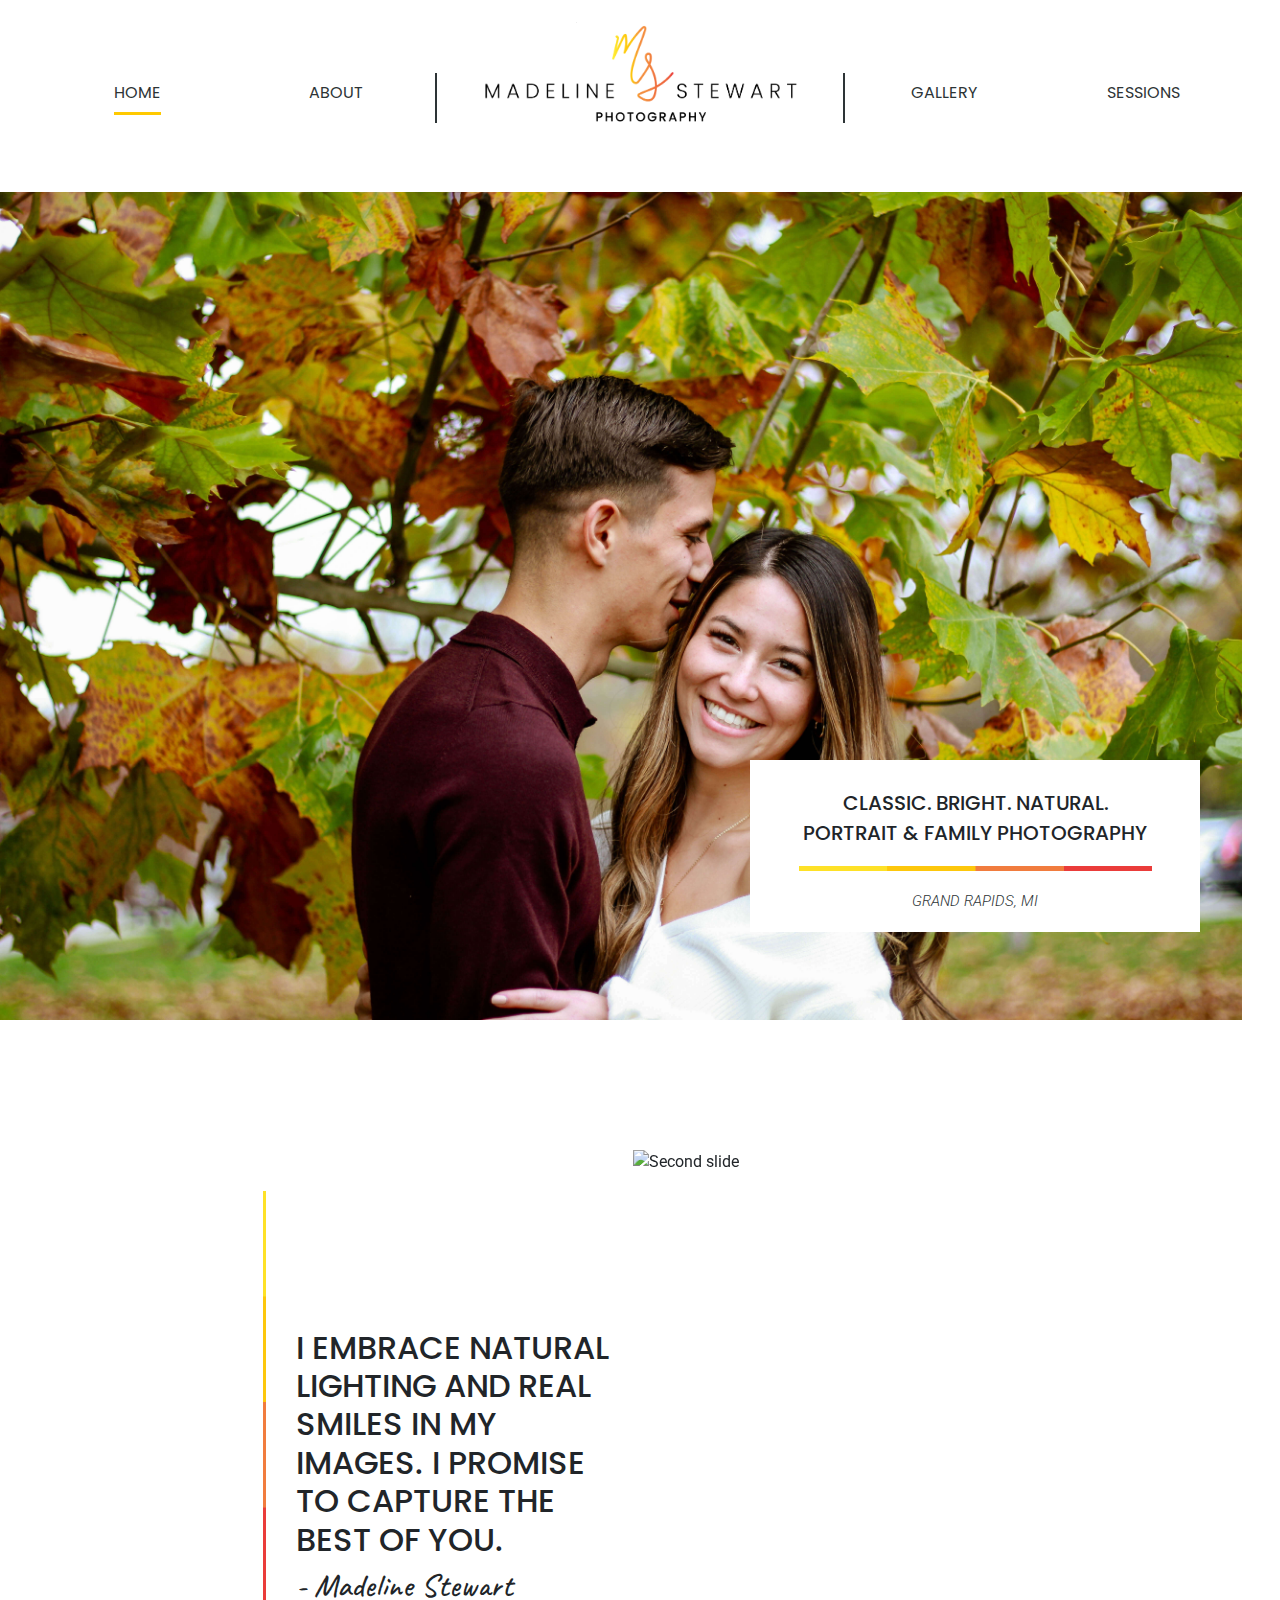
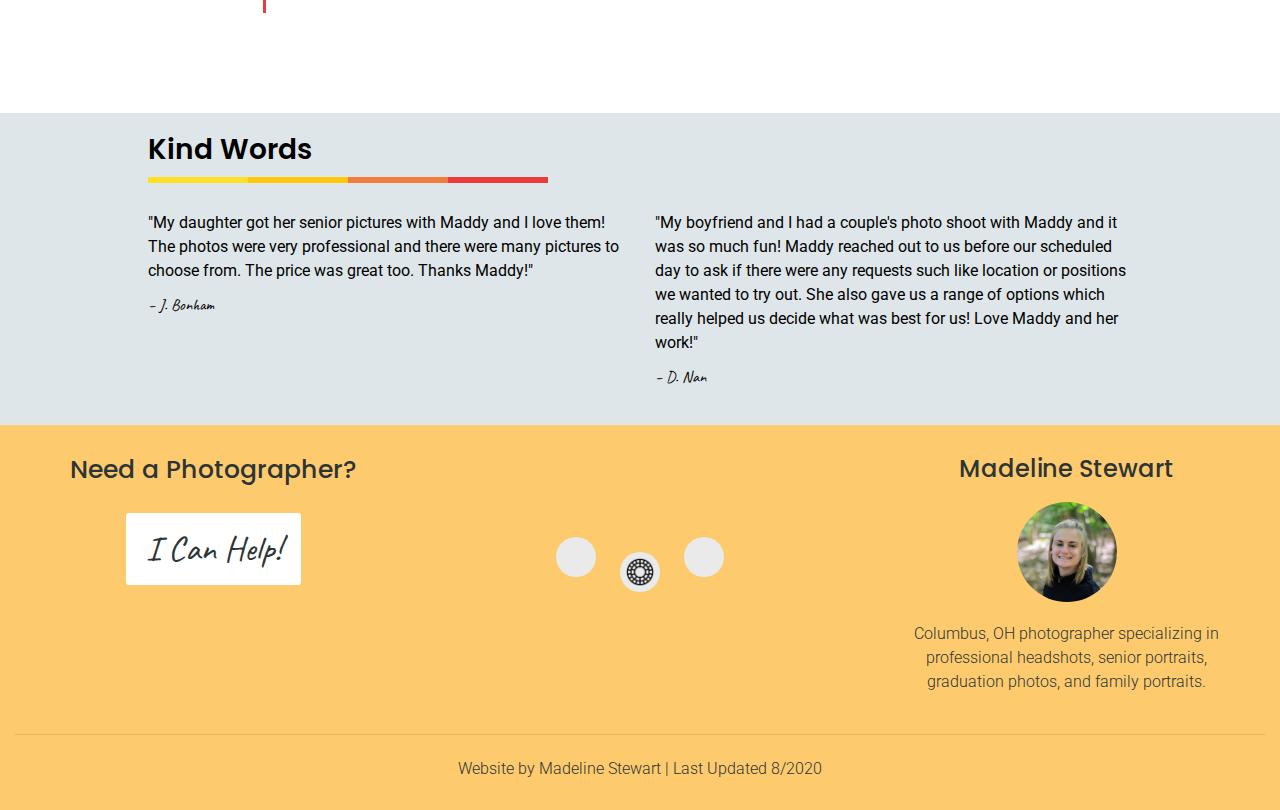
==== index.html @ 292f0674 "Initial commit" ====
<!DOCTYPE html>
<html lang="en" dir="ltr">
  <head>
    <meta charset="utf-8">
    <title>Madeline Stewart Photography</title>

    <link rel="stylesheet" href="https://stackpath.bootstrapcdn.com/bootstrap/4.3.1/css/bootstrap.min.css" integrity="sha384-ggOyR0iXCbMQv3Xipma34MD+dH/1fQ784/j6cY/iJTQUOhcWr7x9JvoRxT2MZw1T" crossorigin="anonymous">
    <link rel="stylesheet" href="css/style.css">
    <meta name="viewport" content="width=device-width, initial-scale=1.0">

    <link rel="icon" href="images/camera.ico">
  </head>
  <body>

    <div class="menu-icon mobile-only">
      <i class="fas fa-bars fa-2x"></i>
    </div>

    <aside class="mobile-menu">
      <nav>
        <ul>
          <li><a class="active-page" href="index.html">Home</a></li>
          <li><a href="gallery.html">Gallery</a></li>
          <li><a href="contact.html">Sessions</a></li>
        </ul>
      </nav>
      <div class="menu-footer">
        <ul>
          <li><a href="https://www.instagram.com/imagesbymadeline/" target="_blank"><i class="fab fa-instagram"></i></a></li>
          <li><a href="https://www.facebook.com/Madeline-Stewart-Photography-423532248472441/" target="_blank"><i class="fab fa-facebook-f"></i></a></li>
          <li><a href="https://www.vsco.co/madeline-stewart-photography/" target="_blank"><img src="images/vsco-logo.png"></a></li>
        </ul>
      </div>
    </aside>

    <div class="header">
      <div class="d-flex flex-row justify-content-center align-items-center">
        <div class="nav p-2 justify-content-center">
          <a class="active-page" href="index.html">HOME</a>
        </div>
        <div class="nav p-2 justify-content-center" style="border-right: 2px solid #2d3436">
          <a href="#">ABOUT</a>
        </div>
        <div class="logo p-2">
          <img src="images/MSLogoJosie.png" alt="">
        </div>
        <div class="nav p-2 justify-content-center" style="border-left: 2px solid #2d3436">
          <a href="gallery.html">GALLERY</a>
        </div>
        <div class="nav p-2 justify-content-center">
          <a href="contact.html">SESSIONS</a>
        </div>
      </div>
    </div>

    <div class="featured-photos">
      <div class="d-flex flex-row">
        <img src="images/couples/c4_main.jpg" alt="">
        <img src="images/portrait/po2_main.png" alt="">
      </div>
      <div class="description-box d-inline-flex-column">
        <p class="title p-2">CLASSIC.  BRIGHT. NATURAL.<br>PORTRAIT & FAMILY PHOTOGRAPHY</p>
        <img class="color-bar p-2" src="images/ColorBarHorizontal.png" alt="">
        <p class="location">GRAND RAPIDS, MI</p>
      </div>
    </div>

    <div class="main-description row">
      <div class="quote-block mobile-hide col-mb-12 row">
        <img class="color-bar col-xl-1" src="images/ColorBarVertical.png">
        <div class="quote col-xl-11">
          <h1 class="words">I EMBRACE NATURAL LIGHTING AND REAL SMILES IN MY IMAGES. I PROMISE TO CAPTURE THE BEST OF YOU.</h1>
          <h2 class="author">- Madeline Stewart</h2>
        </div>
      </div>
      <div id='featured-photos-carousel' class="carousel col-mb-12 slide p-2" data-ride="carousel">
        <ol class="carousel-indicators">
          <li data-target="#featured-photos-carousel" data-slide-to="0" class="active"></li>
          <li data-target="#featured-photos-carousel" data-slide-to="1"></li>
          <li data-target="#featured-photos-carousel" data-slide-to="2"></li>
          <li data-target="#featured-photos-carousel" data-slide-to="3"></li>
        </ol>
        <div class="carousel-inner">
          <div class="carousel-item active">
            <img class="d-block w-100" src="images/portrait/po15.png" alt="Second slide">
          </div>
          <div class="carousel-item">
            <img class="d-block w-100" src="images/couples/c1.jpg" alt="First slide">
          </div>
          <div class="carousel-item">
            <img class="d-block w-100" src="images/grad/g12.jpg" alt="First slide">
          </div>
          <div class="carousel-item">
            <img class="d-block w-100" src="images/portrait/po13.png" alt="Second slide">
          </div>
        </div>
      </div>
      <div class="quote-block mobile-only col-mb-12 row">
        <img class="color-bar col-xl-1" src="images/ColorBarVertical.png">
        <div class="quote col-xl-11">
          <h1 class="words">I EMBRACE NATURAL LIGHTING AND REAL SMILES IN MY IMAGES. I PROMISE TO CAPTURE THE BEST OF YOU.</h1>
          <h2 class="author">- Madeline Stewart</h2>
        </div>
      </div>
    </div>

    <div class="reviews">
      <div class="column">
        <h3>Kind Words</h3>
        <img class="color-bar" src="images/ColorBarHorizontal.png" alt="">
      </div>
      <div class="row quotes">
        <div class="col-xl-6 col-mb-12 quote">
          <blockquote cite="https://www.facebook.com/pg/Madeline-Stewart-Photography-423532248472441/reviews/">
            &quot;My daughter got her senior pictures with Maddy and I love them! The photos were very professional and there were many pictures to choose from. The price was great too. Thanks Maddy!&quot;
          </blockquote>
          <p class="author">– J. Bonham</p>
        </div>
        <div class="col-xl-6 col-mb-12 quote">
          <blockquote cite="https://www.facebook.com/pg/Madeline-Stewart-Photography-423532248472441/reviews/">
            &quot;My boyfriend and I had a couple's photo shoot with Maddy and it was so much fun! Maddy reached out to us before our scheduled day to ask if there were any requests such like location or positions we wanted to try out. She also gave us a range of options which really helped us decide what was best for us! Love Maddy and her work!&quot;
          </blockquote>
          <p class="author">– D. Nan</p>
        </div>
      </div>
      <!-- <div class="see-more-quotes">
        <a href="https://www.facebook.com/pg/Madeline-Stewart-Photography-423532248472441/reviews/"><span><h4>Read more reviews on my Facebook</h4></span><i class="fas fa-chevron-right fa-md"></i></a>
      </div> -->
    </div>

    <footer>
      <div class="footer-row row">
        <div class="need-a-photographer col-xl-4 col-mb-12">
          <h3>Need a Photographer?</h3>
          <button type="button" id="headshot-button" onclick="window.location.href = 'contact.html';">I Can Help!</button>
        </div>
        <div class="contact col-xl-4 col-mb-12">
          <ul>
            <li><a href="https://www.instagram.com/imagesbymadeline/" target="_blank"><i class="fab fa-instagram"></i></a></li>
            <li><a href="https://www.vsco.co/madeline-stewart-photography/" target="_blank"><img src="images/vsco-logo.png"></a></li>
            <li><a href="mailto:imagesbymadeline@gmail.com" target="_blank"><i class="fas fa-envelope"></i></a></li>
          </ul>
        </div>
        <div class="about-me col-xl-4 col-mb-12">
          <h4>Madeline Stewart</h4>
          <img src="images/me.jpg" class="profile-pic">
          <p>Columbus, OH photographer specializing in professional headshots, senior portraits, graduation photos, and family portraits.</p>
        </div>
      </div>
      <div class="copyright row">
        <div class="mobile-hide col-xl-12">
          <hr>
          <p>Website by Madeline Stewart | Last Updated 8/2020</p>
        </div>
        <div class="mobile-only">
          <hr>
          <p>Website by Madeline Stewart</p>
          <p>Last Updated 8/2020</p>
        </div>
      </div>
    </footer>

    <script src="https://code.jquery.com/jquery-3.3.1.slim.min.js" integrity="sha384-q8i/X+965DzO0rT7abK41JStQIAqVgRVzpbzo5smXKp4YfRvH+8abtTE1Pi6jizo" crossorigin="anonymous"></script>
    <script src="https://kit.fontawesome.com/91fff59885.js"></script>
    <script src="https://cdnjs.cloudflare.com/ajax/libs/popper.js/1.14.7/umd/popper.min.js" integrity="sha384-UO2eT0CpHqdSJQ6hJty5KVphtPhzWj9WO1clHTMGa3JDZwrnQq4sF86dIHNDz0W1" crossorigin="anonymous"></script>
    <script src="https://stackpath.bootstrapcdn.com/bootstrap/4.3.1/js/bootstrap.min.js" integrity="sha384-JjSmVgyd0p3pXB1rRibZUAYoIIy6OrQ6VrjIEaFf/nJGzIxFDsf4x0xIM+B07jRM" crossorigin="anonymous"></script>
    <script type="text/javascript">
      $(".menu-icon").on('click', function() {
        if ($(".mobile-menu").is(':hidden')) {
          $(".mobile-menu").show();
        }
        else {
          $(".mobile-menu").hide();
        }
      })
    </script>
  </body>
</html>
---- css/style.css ----
@import url('https://fonts.googleapis.com/css?family=Poppins:400,500,600,700|Roboto:100,200,300,400&display=swap');
@import url('https://fonts.googleapis.com/css2?family=Caveat:wght@400;700&display=swap');

body {font-family: 'Roboto', sans-serif;}

img {image-orientation: from-image;}

.mobile-only {
  display: none;
}

.mobile-menu {
  display: none;
  width: 60%;
  height: 101vh;
  position: fixed;
  float: left;
  z-index: 50;

  background-color: #dfe6e9;
}

  .mobile-menu a {
    color: black;
  }

  .mobile-menu img {
    height: 30px;
  }

  .mobile-menu nav a:hover {
    text-decoration: none;
    border-bottom: 3px solid #FFC900;
  }

  .mobile-menu nav ul {
    padding: 0;
    margin: 0;
    padding-top: 80px;

    list-style-type: none;
    text-align: center;
  }

    .mobile-menu nav ul li{
      padding: 8px 0;
      font-family: 'Poppins', sans-serif;
      font-weight: 500;

      font-size: 1.1rem;
    }

  .mobile-menu .menu-footer h2 {
    font-family: 'Poppins', sans-serif;
    font-size: 1.3rem;
    font-weight: 500;
    text-align: center;
  }

  .mobile-menu .menu-footer ul {
    padding: 0;
    margin: 0;

    list-style-type: none;
    text-align: center;
    margin: 80% 0 5% 0;
  }

    .mobile-menu .menu-footer ul li {
      display: inline-block;
      margin: 0 10px;
      padding-top: 0.3rem;

      background: #ffffff;
      height: 2.5rem;
      width: 2.5rem;
      border-radius: 50%;

      font-size: 1.3rem;
      font-weight: bold;
    }

      .mobile-menu .menu-footer ul li:last-child {
        padding: 0.21rem;
      }

/* INDEX.HTML */
.header {
  font-family: 'Poppins', sans-serif;
}

  .header .flex-row {
    padding-top: 5px;
  }

  .header .nav {
    text-align: center;
    width: 200px;
    height:50px;
    padding-top: 15px;
  }

    .header .nav a {
      color: #2d3436;
    }

    .header .nav a:hover {
      text-decoration: none;
      border-bottom: 3px solid #FFC900;
    }

  .header .logo {
    font-weight: 700;
    font-size: 1.7rem;
    text-align: center;
    margin-bottom: 50px;
  }

  .header .logo img {
    width: 350px;
    margin: 0 20px;
  }

    .header .logo p {
      margin: 0;
    }

.menu-icon {
  display: none;
}

.mobile-logo {
  display: none;
  position: absolute;
  top: 332px;
  height: 85px;
  background: white;
  opacity: 0.8;
}

  .mobile-logo h1{
    font-family: 'Poppins', sans-serif;
    font-weight: 700;
    text-align: center;
    font-size: 2.3rem;
  }

.active-page {
  border-bottom: 3px solid #FFC900;
}

.featured-photos .flex-row {
  width: 100%;
}

.featured-photos img {
  height: 92vh;
}

  .featured-photos img:last-child {
    margin: 0 20px;
  }

  .featured-photos .description-box {
    background: white;
    text-align: center;
    padding: 20px;
    width: 450px;

    position: relative;
    top: -260px;
    left: 750px;
  }

  .featured-photos .description-box .title {
    font-family: 'Poppins', sans-serif;
    font-size: 20px;
    font-weight: 500;
  }

  .featured-photos .description-box .color-bar {
    height: 21px;
    width: 90%;
  }

    .featured-photos .description-box p {
      padding: 0;
      margin: 0;
    }

    .featured-photos .description-box img {
      max-width: 400px;
      width: auto;
      height: auto;
    }

  .featured-photos .description-box .location {
    font-family: 'Roboto', sans-serif;
    font-size: 15px;
    font-weight: 300;
    font-style: italic;
    color: #2d3436;

    margin-top: 10px;
  }

.main-description {
  margin: -50px 150px 100px 150px;
}

  .main-description #featured-photos-carousel {
    width: 40%;
  }

  .main-description .quote-block .color-bar {
    max-height: 600px;
    width: 10px;
  }

  .main-description .quote-block {
    width: 40%;
    margin-left: 10%;
    margin-top: 5%;
  }

    .main-description .quote-block .quote {
      margin-top: 35%;
    }

      .main-description .quote-block .quote .words {
        font-family: 'Poppins';
        font-size: 2em;
      }

      .main-description .quote-block .quote .author {
        font-family: 'Caveat';
        font-size: 2em;
      }

.reviews {
  background-color: #dfe6e9;
  color: white;
  padding: 0 10%;
  /* margin-bottom: 100px; */
}

  .reviews .color-bar {
    height: 6px;
    width: 50%;
    margin-left: 20px;
  }

    .reviews h3 {
      font-family: 'Poppins', sans-serif;
      font-weight: 600;
      margin: 0;
      padding: 20px 0 0px 20px;
      color: black;
    }

    .reviews h4 {
      color: #565656;
      font-family: 'Poppins', sans-serif;
      font-size: 16px;

      display: inline-block;
      padding-left: 20px;
    }

    .reviews i {
      color: #565656;
      display: inline-block;
      padding-left: 10px;
    }

    .reviews a:hover h4, .reviews a:hover i {
      text-decoration: none;
      color: black;
    }

    .reviews img {
      max-width: 400px;
      width: auto;
      height: auto;
    }

    .reviews .quotes {
      padding: 20px;
      color: black;
    }

      .reviews .quotes blockquote {
        margin: 0px;
        padding: 0px;
        font-size: 1em;
      }

      .reviews .quotes .author {
        padding-top: 10px;
        font-size: 1em;
        font-family: 'Caveat';
      }

      .reviews .see-more-quotes {
        padding-top: 20px;
        padding-bottom: 20px;
      }

/* Footer On Every Page */
footer {
  height: 385px;
  background-color: #fdcb6e;
  color: #2d3436;
}

  footer .footer-row {
    padding: 0;
    padding-top: 30px;
    margin: 0;
  }

  footer .col-mb-12 {
    text-align: center;
  }

  footer .contact {
    margin: 0;
    padding: 0;
  }

    footer .contact h2 {
      font-family: 'Poppins', sans-serif;
      font-size: 1.3rem;
      font-weight: 500;
      text-align: center;
    }

    footer .contact ul {
      padding: 0;
      margin-top: 80px;

      list-style-type: none;
      text-align: center;
    }

      footer .contact ul li {
        display: inline-block;
        margin: 0.15rem 10px 0 10px;
        padding-top: 0.35rem;

        background: #eaeaea;
        height: 2.5rem;
        width: 2.5rem;
        border-radius: 50%;

        font-size: 1.3rem;
        font-weight: bold;
      }

        footer .contact ul li a {
          color: black;
        }

        footer .contact ul li img {
          height: 30px;
        }

        footer .contact ul li:nth-child(2) {
          /* margin: 0 10px 0 10px; */
          padding-top: 0.23rem;
        }

        /* footer .contact ul li:nth-child(2) img {
          margin-bottom: 0.25rem;
        } */

  footer .need-a-photographer {
    float: right;
    text-align: center;
    padding: 0;
    margin: 0;
  }

    footer .need-a-photographer h3 {
      font-family: 'Poppins', sans-serif;
      font-size: 25px;
      padding-bottom: 20px;
    }

    footer .need-a-photographer #headshot-button {
      background-color: white;
      color: #2d3436;
      border: none;
      border-radius: 3px;
      font-size: 35px;
      font-weight: 400;
      padding: 10px 20px;
      font-family: 'Caveat', cursive;
    }

      footer .need-a-photographer #headshot-button:focus {
        border: none;
        outline: none;
      }

  footer .about-me {
    display: inline-block;
    padding: 0;
  }

    footer .about-me .profile-pic {
      height: 100px;
      width: 100px;
      border: 0;
      border-radius: 50%;

      margin-top: 10px;
    }

    footer .about-me h4 {
      font-family: 'Poppins', sans-serif;
    }

    footer .about-me p {
      width: 80%;
      font-weight: 300;

      margin: 20px 10% 0 10%;
    }

  footer .copyright {
    margin: 0;
    padding: 0;
    font-weight: 300;
    color: #2d3436;
    text-align: center;

    margin-top: 40px;
    width: 100%;
  }

    footer .copyright hr {
      height: 2px;
      margin: 0;
      padding: 0;

      width: 100%;
      margin-bottom: 20px;
    }

/* GALLERY.HTML */
.gallery-images {
  margin-left: 10%;
  margin-right: 10%;
}

  .gallery-images .col-xl-4 img {
    width: 100%;
    display: inline-block;
  }

  .gallery-images .gallery-tile {
    opacity: 0.9;
  }

    .gallery-images .gallery-tile:hover {
      opacity: 1;
    }

  .gallery-images .overlay {
    position: absolute;
    width: 100%;
    top: 50%;

    font-family: 'Poppins', sans-serif;
    color: white;
    font-weight: normal;
    text-align: center;
  }

/* .gallery-container {
  margin: 0 10%;
} */

.gallery {
  -webkit-column-count: 3;
  -moz-column-count: 3;
  column-count: 3;
  -webkit-column-width: 33%;
  -moz-column-width: 33%;
  column-width: 33%; }

  .gallery .pics {
    -webkit-transition: all 350ms ease;
    transition: all 350ms ease;
  }
  .gallery .animation {
    -webkit-transform: scale(1);
    -ms-transform: scale(1);
    transform: scale(1);
  }

@media (max-width: 450px) {
  .gallery {
    -webkit-column-count: 1;
    -moz-column-count: 1;
    column-count: 1;
    -webkit-column-width: 100%;
    -moz-column-width: 100%;
    column-width: 100%;
  }
}

@media (max-width: 400px) {
  .btn.filter {
    padding-left: 1.1rem;
    padding-right: 1.1rem;
  }
}

.links-to-other-galleries {
  background-color: #f8f9fa;
  padding: 30px 0;
}

.links-to-other-galleries a {
  color: #303030;
}

.links-to-other-galleries a:hover {
  text-decoration: none;
}

.links-to-other-galleries .col-xl-6 img {
  width: 200px;
}

.links-to-other-galleries .overlay {
  width: 57%;
  font-size: 20px;
}

.links-to-other-galleries h2 {
  font-family: 'Poppins', sans-serif;
  padding: 20px 0 20px 10px;
  margin: 0;
  font-size: 25px;
  font-weight: 600;
}


/* GALLERY-*.HTML */
.title-bar {
  height: 10vh;
  display: flex;
  align-items: flex-end;
}

  .title-bar .title {
    padding: 0 10.5%;
    padding-bottom: 5px;
    margin: 0;
  }

    .title-bar .title a h4 {
      font-family: 'Poppins', sans-serif;
      color: black;
      font-size: 20px;
      border-bottom: 2px solid black;
      display: inline-block;
    }

    .title-bar .title a:hover {
      text-decoration: none;
    }

    .title-bar .title h2 {
      font-family: 'Poppins', sans-serif;
      padding: 0;
      margin: 0;
      font-size: 40px;
      font-weight: 600;
    }

    .title-bar .title i {
      color: black;
      display: inline-block;
      padding-right: 7px;
      font-size: 20px;
    }


br {
  line-height: 0px;
}

/* CONTACT.HTML */
.session-tabs {
  text-align: center;
}

  .session-tabs p {
    font-weight: 100;
  }

  .session-tabs .row {
    margin: 0;
    padding: 0 9%;
  }

  .session-tabs .session-tab {
    display: inline-block;
    text-align: center;
    margin-top: 10px;
    padding: 0 3px;
  }

    .session-tabs .session-tab .session-description {
      background: #FFC900;
      border-top-left-radius: 3px;
      border-top-right-radius: 3px;
      color: white;
      font-family: 'Poppins', sans-serif;
      font-size: 15px;
      font-weight: lighter;
      padding: 1em 0;
      margin: 0;
    }

    .session-tabs .session-tab .selected-tab {
      background: #F17C3E;
    }

  .professional-details {
      display: none;
  }

    .professional-details .session-details .indicator {
        height: 40px;
        width: 60px;
        position: relative;
        left: 100px;
        top: -150px;
    }

  .portrait-details {
      display: block;
  }

    .portrait-details .session-details .indicator {
        height: 40px;
        width: 60px;
        position: relative;
        left: 400px;
        top: -155px;
    }

  .grad-details {
    display: none;
  }

    .grad-details .session-details .indicator {
        height: 40px;
        width: 60px;
        position: relative;
        left: 700px;
        top: -155px;
    }

  .couple-details {
      display: none;;
  }

  .couple-details .session-details .indicator {
      height: 40px;
      width: 60px;
      position: relative;
      left: 1000px;
      top: -155px;
  }

  .session-details {
    text-align: center;
    padding: 0;
    margin-bottom: 3em;
  }

    .session-details .details {
      display: inline-block;
      width: 80%;
      padding: 20px;
      background: #f8f9fa;
      text-align: left;
      border-radius: 3px;
    }

      .session-details .details .im-flexible {
        margin-top: 1em;
        font-weight: 300;
      }

      .session-details .details h3 {
        font-size: 1.5em;
        text-decoration: none;
        padding-bottom: 3px;
        border-bottom: 3px solid #F17C3E;
      }

      .session-details .details #student-discount {
        height: 9em;
      }

      .session-details .details tr {
        height: 3em;
      }

        .session-details .details td {
          font-size: 1.1em;
        }

          .session-details .details td strong {
            vertical-align: middle;
            margin-right: 2em;
            font-family: 'Poppins', sans-serif;
            color: black;
          }

          .session-details .details td p {
            vertical-align: middle;
            margin: 0;
          }

  .scheduling .schedule {
    text-align: center;
    padding: 0;
  }

    .scheduling .schedule .schedule-ready {
      display: inline-block;
      background: #f8f9fa;
      width: 80%;
      text-align: left;
      padding: 20px;
      border-top-left-radius: 3px;
      border-top-right-radius: 3px;
    }

    .scheduling .schedule .schedule-ready h3 {
      font-family: 'Poppins', sans-serif;
      font-weight: 600;
    }

    .scheduling .schedule .schedule-ready strong {
      font-family: 'Poppins', sans-serif;
      margin-right: 10px;
      color: black;
    }

    .scheduling .schedule .schedule-ready a {
      color: black;
    }

    .scheduling .schedule .schedule-ready a:hover {
      color: #565656;
      text-decoration: none;
    }

@media screen and (max-width: 44em) {

  .nav {
    display: none;
  }

  .menu-icon {
    display: block;
    position: absolute;
    top: 20px;
    left: 12px;
    z-index: 200;
    width: 100px;
  }

  .mobile-hide {
    display: none;
    width: 70%;
    z-index: 100;
  }

  .mobile-only {
    display: block;
    width: 100px;
    margin: 0;
  }

  .header .logo {
    padding: 0;
  }

    .header .logo img {
      width: 100%;
      margin: 0;
    }

  .featured-photos {
    display: none;
  }

  .main-description {
    margin: 0;
  }

    .main-description .color-bar {
      margin-left: 0;
      display: none;
    }

    .main-description .quote-block {
      width: 100%;
      margin: 0;
      text-align: center;
    }

      .main-description .quote-block .quote {
        margin: 40px 0;
      }

    .main-description #featured-photos-carousel {
      width: 100%;
      padding: 0;
      margin-top: -10%;
    }

  .reviews .color-bar {
    width: 90%;
    margin-left: 6%;
  }

  footer {
    height: 750px;
  }

    footer .about-me .profile-pic {
      margin: 10px;
    }

    footer .about-me h4 {
      margin-top: 70px;
    }

    footer .about-me p {
      margin-top: 0;
    }

    footer .copyright {
      padding: 0;
      margin-top: 50px;
      width: 100%;
    }

      footer .copyright .mobile-only {
        padding: 0;
        margin: 0;
        width: 100%;
      }

      footer .copyright p {
        margin: 0;
        padding: 0;
      }

  .title-bar {
    margin: 0;
  }

    .title-bar .title {
      padding: 0 0 10px 20px;
    }

  .gallery {
    margin: 0;
    -webkit-column-count: 1;
    -moz-column-count: 1;
    column-count: 1;
    -webkit-column-width: 100%;
    -moz-column-width: 100%;
    column-width: 100%;
  }

  .reviews {
    margin: 0;
    width: 100%;
  }

  .session-tabs {
    margin: 0;
    padding: 0;
  }

    .session-tabs .row {
      margin: 0;
      padding: 0;
    }

  .contact {
    margin-top: 25px;
  }

  .professional-details, .portrait-details, .grad-details, .couple-details {
    display: block;
  }

  .links-to-other-galleries {
    margin: 0;
  }

    .links-to-other-galleries .col-xl-6 img {
      width: 110px;
    }

    .links-to-other-galleries .col-xl-6 {
      width: 50%;
    }

    .links-to-other-galleries .overlay {
      width: 127%;
      font-size: 15px;
    }

  .session-image {
    height: 140px;
    width: 140px;
    text-align: center;
    background: #f8f9fa;
    padding-top: 20px;
    border-top-left-radius: 3px;
    border-top-right-radius: 3px;
  }

  .session-description {
    background: #FFC900;
    text-align: center;
    color: white;
    height: 50px;
    width: 140px;
    padding-top: 8px;
    border-bottom-left-radius: 3px;
    border-bottom-right-radius: 3px;
  }

  .scheduling {
    width: 100%;
    margin: 0;
  }

  .scheduling .schedule .schedule-ready
  {
    width: 100%;
  }

  .scheduling .schedule {
    width: 100%;
  }
}
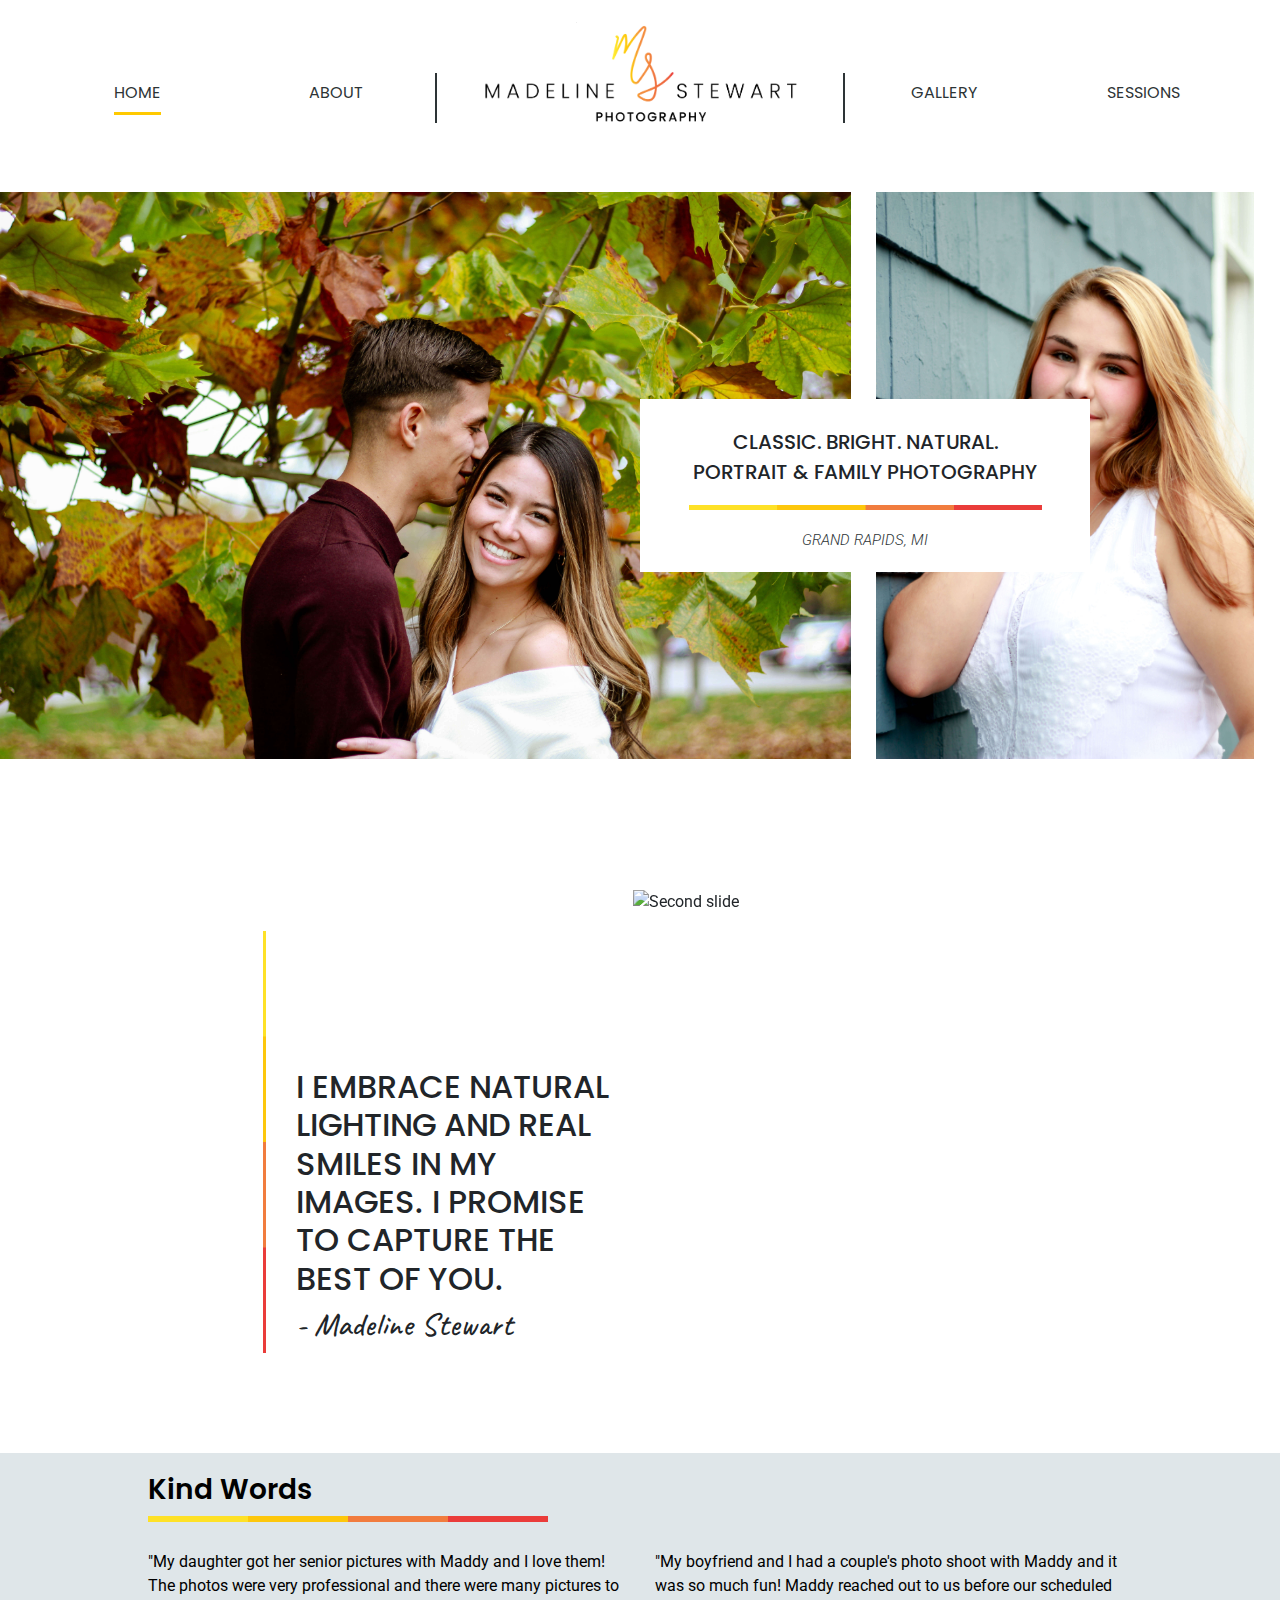
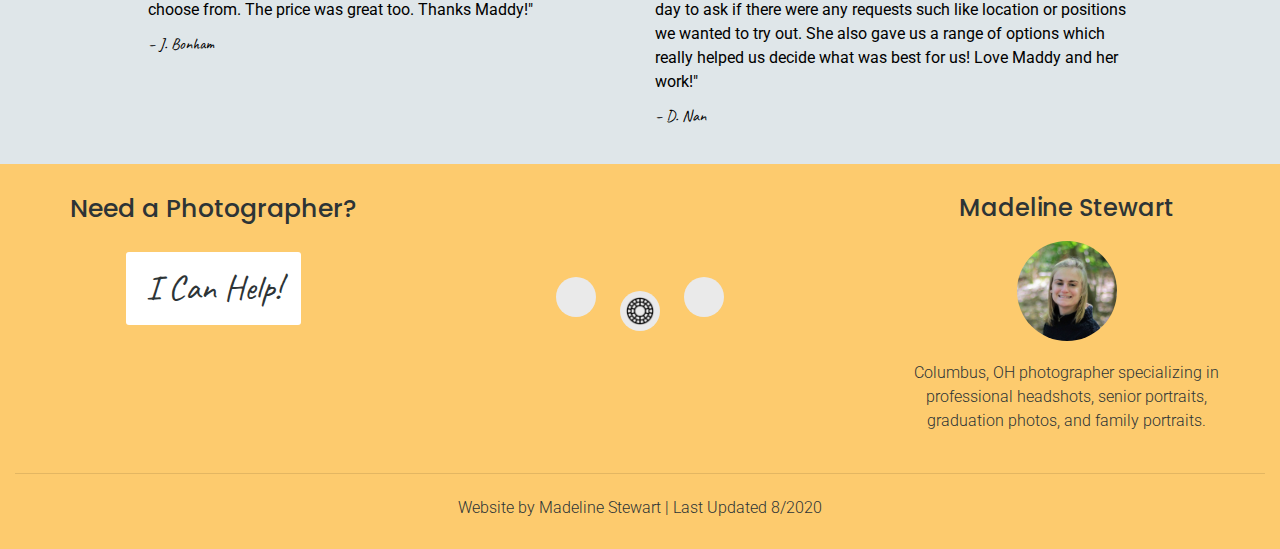
==== commit 41271e1c: "Improved responsiveness of main page and added new photos" ====
--- a/index.html
+++ b/index.html
@@ -53,12 +53,16 @@
       </div>
     </div>
 
-    <div class="featured-photos">
-      <div class="d-flex flex-row">
-        <img src="images/couples/c4_main.jpg" alt="">
-        <img src="images/portrait/po2_main.png" alt="">
+    <div class="main-feature">
+      <div class="featured-photos">
+        <div class="featured-photo-1">
+          <img src="images/couples/c4_main.jpg" alt="">
+        </div>
+        <div class="featured-photo-2">
+          <img src="images/portrait/po2_main.jpg" alt="">
+        </div>
       </div>
-      <div class="description-box d-inline-flex-column">
+      <div class="description-box">
         <p class="title p-2">CLASSIC.  BRIGHT. NATURAL.<br>PORTRAIT & FAMILY PHOTOGRAPHY</p>
         <img class="color-bar p-2" src="images/ColorBarHorizontal.png" alt="">
         <p class="location">GRAND RAPIDS, MI</p>
--- a/css/style.css
+++ b/css/style.css
@@ -149,52 +149,59 @@
   border-bottom: 3px solid #FFC900;
 }
 
-.featured-photos .flex-row {
-  width: 100%;
-}
-
-.featured-photos img {
-  height: 92vh;
-}
-
-  .featured-photos img:last-child {
-    margin: 0 20px;
-  }
-
-  .featured-photos .description-box {
+.featured-photos {
+  display: flex;
+}
+
+  .featured-photos img {
+    width: 100%;
+    height: auto;
+    vertical-align: middle;
+  }
+
+  .featured-photos .featured-photo-1 {
+    flex: 1.5;
+  }
+
+  .featured-photos .featured-photo-2 {
+    flex: 0.6667;
+    margin: 0 2%;
+  }
+
+  .main-feature .description-box {
     background: white;
     text-align: center;
     padding: 20px;
     width: 450px;
 
     position: relative;
-    top: -260px;
-    left: 750px;
-  }
-
-  .featured-photos .description-box .title {
+    top: -40vh;
+    left: 50vw;
+  }
+
+  .main-feature .description-box .title {
     font-family: 'Poppins', sans-serif;
     font-size: 20px;
     font-weight: 500;
   }
 
-  .featured-photos .description-box .color-bar {
+  .main-feature .description-box .color-bar {
     height: 21px;
     width: 90%;
   }
 
-    .featured-photos .description-box p {
+    .main-feature .description-box p {
       padding: 0;
       margin: 0;
     }
 
-    .featured-photos .description-box img {
+    .main-feature .description-box img {
       max-width: 400px;
       width: auto;
       height: auto;
     }
 
-  .featured-photos .description-box .location {
+  .main-feature .description-box .location {
     font-family: 'Roboto', sans-serif;
     font-size: 15px;
     font-weight: 300;
@@ -801,7 +808,7 @@
       margin: 0;
     }
 
-  .featured-photos {
+  .main-feature {
     display: none;
   }
 
@@ -815,9 +822,7 @@
     }
 
     .main-description .quote-block {
-      width: 100%;
-      margin: 0;
-      text-align: center;
+      display: none;
     }
 
       .main-description .quote-block .quote {
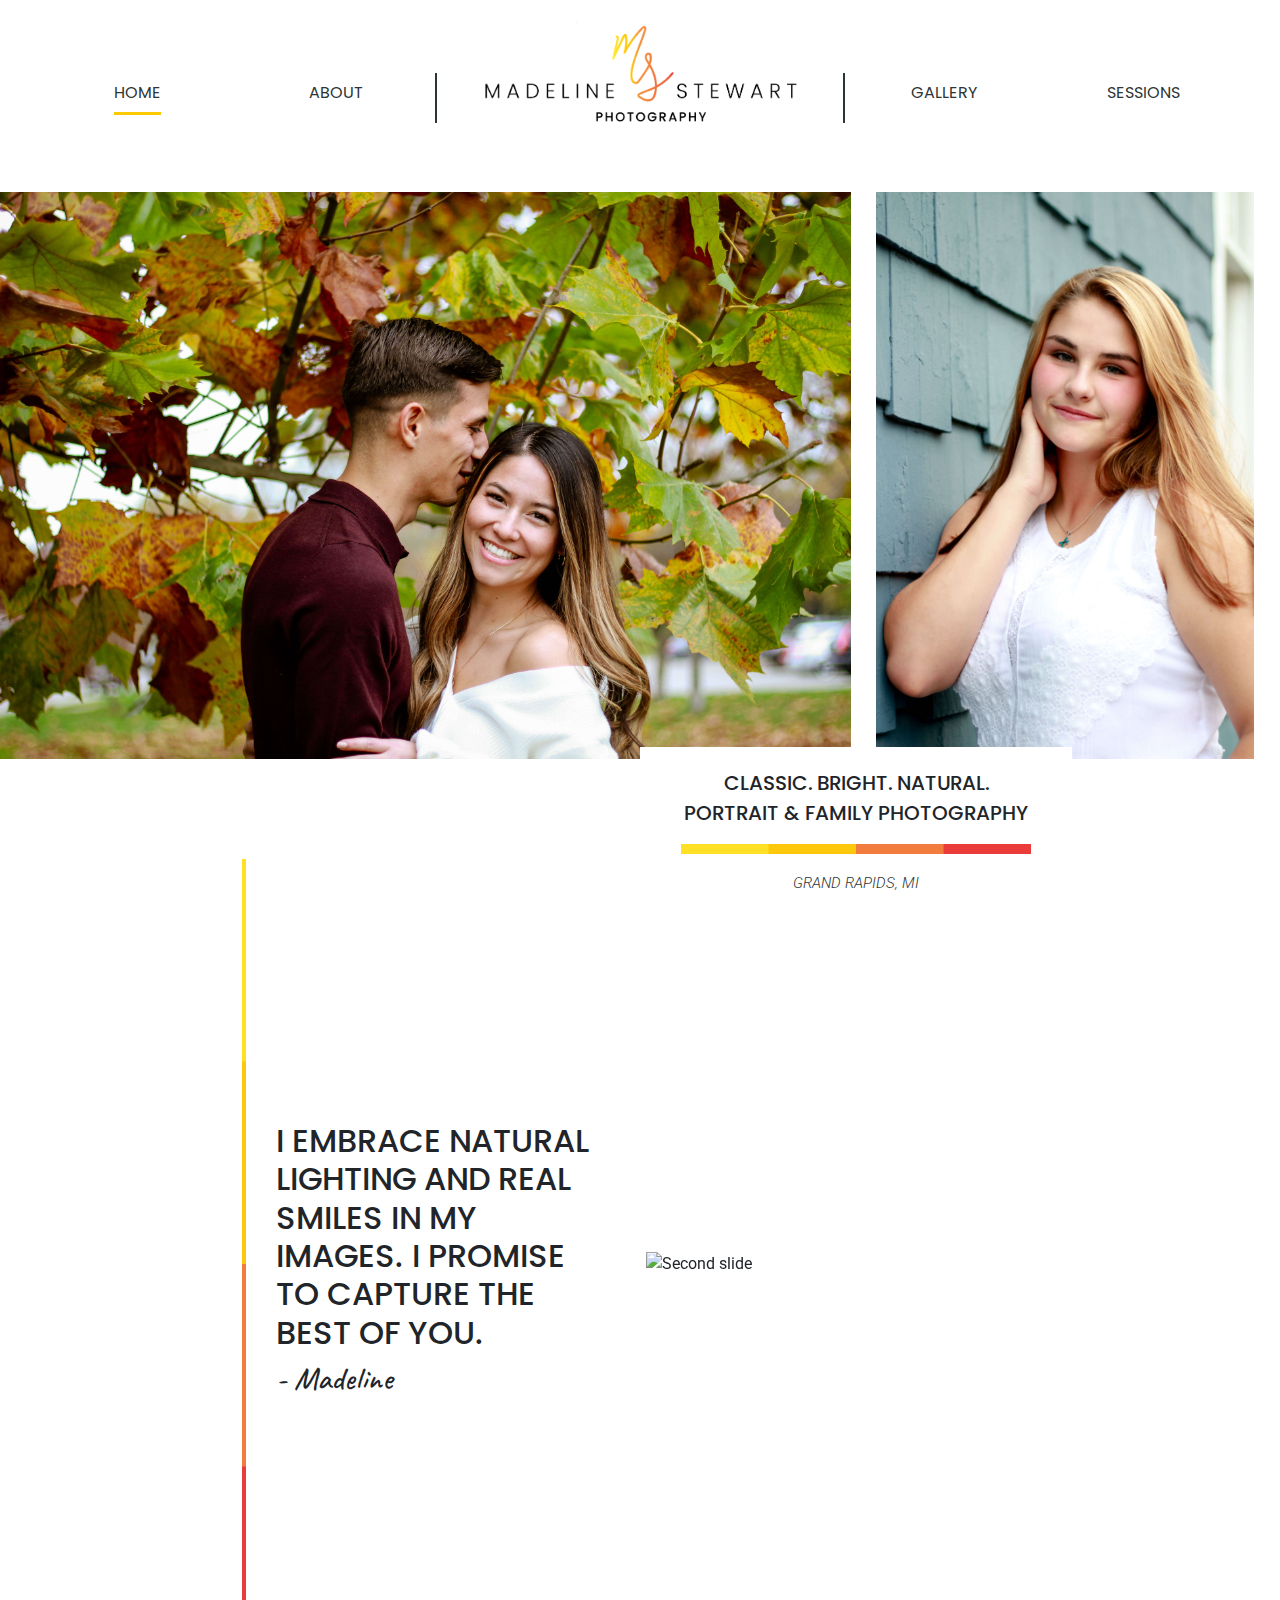
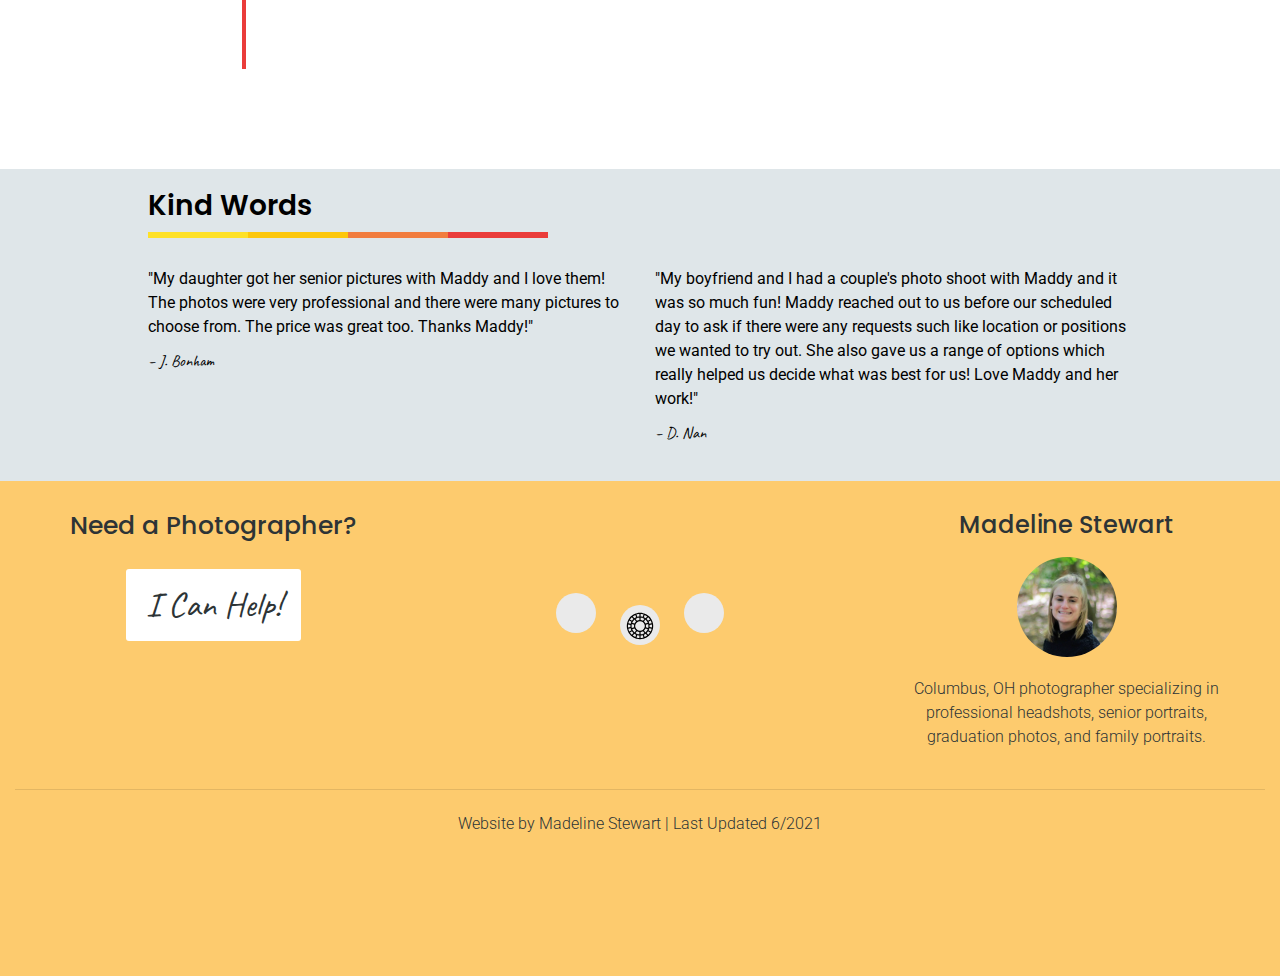
==== commit 70ad95ea: "Simplified index HTML and improved responsiveness" ====
--- a/index.html
+++ b/index.html
@@ -26,9 +26,9 @@
       </nav>
       <div class="menu-footer">
         <ul>
-          <li><a href="https://www.instagram.com/imagesbymadeline/" target="_blank"><i class="fab fa-instagram"></i></a></li>
-          <li><a href="https://www.facebook.com/Madeline-Stewart-Photography-423532248472441/" target="_blank"><i class="fab fa-facebook-f"></i></a></li>
-          <li><a href="https://www.vsco.co/madeline-stewart-photography/" target="_blank"><img src="images/vsco-logo.png"></a></li>
+          <li><a href="https://www.instagram.com/madelinestewartphotography/" target="_blank"><i class="fab fa-instagram"></i></a></li>
+          <li><a href="https://www.vsco.co/madeline-stewart-photography/" target="_blank"><img src="images/vsco.svg"></a></li>
+          <li><a href="mailto:madelinestewartphotography@gmail.com" target="_blank"><i class="fas fa-envelope"></i></a></li>
         </ul>
       </div>
     </aside>
@@ -69,12 +69,12 @@
       </div>
     </div>
 
-    <div class="main-description row">
-      <div class="quote-block mobile-hide col-mb-12 row">
+    <div class="main-description row justify-content-center align-items-center">
+      <div class="quote-block mobile-hide row align-items-center">
         <img class="color-bar col-xl-1" src="images/ColorBarVertical.png">
         <div class="quote col-xl-11">
           <h1 class="words">I EMBRACE NATURAL LIGHTING AND REAL SMILES IN MY IMAGES. I PROMISE TO CAPTURE THE BEST OF YOU.</h1>
-          <h2 class="author">- Madeline Stewart</h2>
+          <h2 class="author">- Madeline</h2>
         </div>
       </div>
       <div id='featured-photos-carousel' class="carousel col-mb-12 slide p-2" data-ride="carousel">
@@ -97,13 +97,6 @@
           <div class="carousel-item">
             <img class="d-block w-100" src="images/portrait/po13.png" alt="Second slide">
           </div>
-        </div>
-      </div>
-      <div class="quote-block mobile-only col-mb-12 row">
-        <img class="color-bar col-xl-1" src="images/ColorBarVertical.png">
-        <div class="quote col-xl-11">
-          <h1 class="words">I EMBRACE NATURAL LIGHTING AND REAL SMILES IN MY IMAGES. I PROMISE TO CAPTURE THE BEST OF YOU.</h1>
-          <h2 class="author">- Madeline Stewart</h2>
         </div>
       </div>
     </div>
@@ -140,9 +133,9 @@
         </div>
         <div class="contact col-xl-4 col-mb-12">
           <ul>
-            <li><a href="https://www.instagram.com/imagesbymadeline/" target="_blank"><i class="fab fa-instagram"></i></a></li>
-            <li><a href="https://www.vsco.co/madeline-stewart-photography/" target="_blank"><img src="images/vsco-logo.png"></a></li>
-            <li><a href="mailto:imagesbymadeline@gmail.com" target="_blank"><i class="fas fa-envelope"></i></a></li>
+            <li><a href="https://www.instagram.com/madelinestewartphotography/" target="_blank"><i class="fab fa-instagram"></i></a></li>
+            <li><a href="https://www.vsco.co/madeline-stewart-photography/" target="_blank"><img src="images/vsco.svg"></a></li>
+            <li><a href="mailto:madelinestewartphotography@gmail.com" target="_blank"><i class="fas fa-envelope"></i></a></li>
           </ul>
         </div>
         <div class="about-me col-xl-4 col-mb-12">
@@ -154,12 +147,12 @@
       <div class="copyright row">
         <div class="mobile-hide col-xl-12">
           <hr>
-          <p>Website by Madeline Stewart | Last Updated 8/2020</p>
+          <p>Website by Madeline Stewart | Last Updated 6/2021</p>
         </div>
         <div class="mobile-only">
           <hr>
           <p>Website by Madeline Stewart</p>
-          <p>Last Updated 8/2020</p>
+          <p>Last Updated 6/2021</p>
         </div>
       </div>
     </footer>
--- a/css/style.css
+++ b/css/style.css
@@ -24,10 +24,6 @@
     color: black;
   }
 
-  .mobile-menu img {
-    height: 30px;
-  }
-
   .mobile-menu nav a:hover {
     text-decoration: none;
     border-bottom: 3px solid #FFC900;
@@ -80,8 +76,9 @@
       font-weight: bold;
     }
 
-      .mobile-menu .menu-footer ul li:last-child {
-        padding: 0.21rem;
+      .mobile-menu .menu-footer ul li img {
+        height: 30px;
+        margin: -8% -2% 0 0;
       }
 
 /* INDEX.HTML */
@@ -168,25 +165,25 @@
     margin: 0 2%;
   }
 
-  .main-feature .description-box {
-    background: white;
-    text-align: center;
-    padding: 20px;
-    width: 450px;
-
-    position: relative;
-    top: -40vh;
-    left: 50vw;
-  }
+.main-feature .description-box {
+  background: white;
+  text-align: center;
+  padding: 1%;
+  width: 27em;
+
+  position: absolute;
+  top: 83vh;
+  left: 50vw;
+}
 
   .main-feature .description-box .title {
     font-family: 'Poppins', sans-serif;
-    font-size: 20px;
+    font-size: 1.25em;
     font-weight: 500;
   }
 
   .main-feature .description-box .color-bar {
-    height: 21px;
+    height: 2%;
     width: 90%;
   }
 
@@ -212,43 +209,39 @@
   }
 
 .main-description {
-  margin: -50px 150px 100px 150px;
+  margin: 100px 0;
+  display: flex;
+  max-height: 90vh;
 }
 
   .main-description #featured-photos-carousel {
-    width: 40%;
-  }
-
-  .main-description .quote-block .color-bar {
-    max-height: 600px;
-    width: 10px;
+    width: 25em;
+    margin-left: 2%;
   }
 
   .main-description .quote-block {
-    width: 40%;
-    margin-left: 10%;
-    margin-top: 5%;
-  }
-
-    .main-description .quote-block .quote {
-      margin-top: 35%;
-    }
-
-      .main-description .quote-block .quote .words {
-        font-family: 'Poppins';
-        font-size: 2em;
-      }
-
-      .main-description .quote-block .quote .author {
-        font-family: 'Caveat';
-        font-size: 2em;
-      }
+    width: 25em;
+  }
+
+    .main-description .quote-block .color-bar {
+      height: 90vh;
+      width: 2em;
+    }
+
+    .main-description .quote-block .quote .words {
+      font-family: 'Poppins';
+      font-size: 2em;
+    }
+
+    .main-description .quote-block .quote .author {
+      font-family: 'Caveat';
+      font-size: 2em;
+    }
 
 .reviews {
   background-color: #dfe6e9;
   color: white;
   padding: 0 10%;
-  /* margin-bottom: 100px; */
 }
 
   .reviews .color-bar {
@@ -315,7 +308,7 @@
 
 /* Footer On Every Page */
 footer {
-  height: 385px;
+  height: 55vh;
   background-color: #fdcb6e;
   color: #2d3436;
 }
@@ -370,16 +363,8 @@
 
         footer .contact ul li img {
           height: 30px;
+          margin: -10% -2% 0 0;
         }
-
-        footer .contact ul li:nth-child(2) {
-          /* margin: 0 10px 0 10px; */
-          padding-top: 0.23rem;
-        }
-
-        /* footer .contact ul li:nth-child(2) img {
-          margin-bottom: 0.25rem;
-        } */
 
   footer .need-a-photographer {
     float: right;
@@ -630,7 +615,7 @@
       font-family: 'Poppins', sans-serif;
       font-size: 15px;
       font-weight: lighter;
-      padding: 1em 0;
+      padding: 1rem 0;
       margin: 0;
     }
 
@@ -689,7 +674,7 @@
   .session-details {
     text-align: center;
     padding: 0;
-    margin-bottom: 3em;
+    margin-bottom: 3rem;
   }
 
     .session-details .details {
@@ -702,32 +687,32 @@
     }
 
       .session-details .details .im-flexible {
-        margin-top: 1em;
+        margin-top: 1rem;
         font-weight: 300;
       }
 
       .session-details .details h3 {
-        font-size: 1.5em;
+        font-size: 1.5rem;
         text-decoration: none;
         padding-bottom: 3px;
         border-bottom: 3px solid #F17C3E;
       }
 
       .session-details .details #student-discount {
-        height: 9em;
+        height: 9rem;
       }
 
       .session-details .details tr {
-        height: 3em;
+        height: 3rem;
       }
 
         .session-details .details td {
-          font-size: 1.1em;
+          font-size: 1.1rem;
         }
 
           .session-details .details td strong {
             vertical-align: middle;
-            margin-right: 2em;
+            margin-right: 2rem;
             font-family: 'Poppins', sans-serif;
             color: black;
           }
@@ -772,7 +757,7 @@
       text-decoration: none;
     }
 
-@media screen and (max-width: 44em) {
+@media screen and (max-width: 65em) {
 
   .nav {
     display: none;
@@ -821,18 +806,9 @@
       display: none;
     }
 
-    .main-description .quote-block {
-      display: none;
-    }
-
-      .main-description .quote-block .quote {
-        margin: 40px 0;
-      }
-
     .main-description #featured-photos-carousel {
       width: 100%;
-      padding: 0;
-      margin-top: -10%;
+      margin: -10% 0 0 0;
     }
 
   .reviews .color-bar {
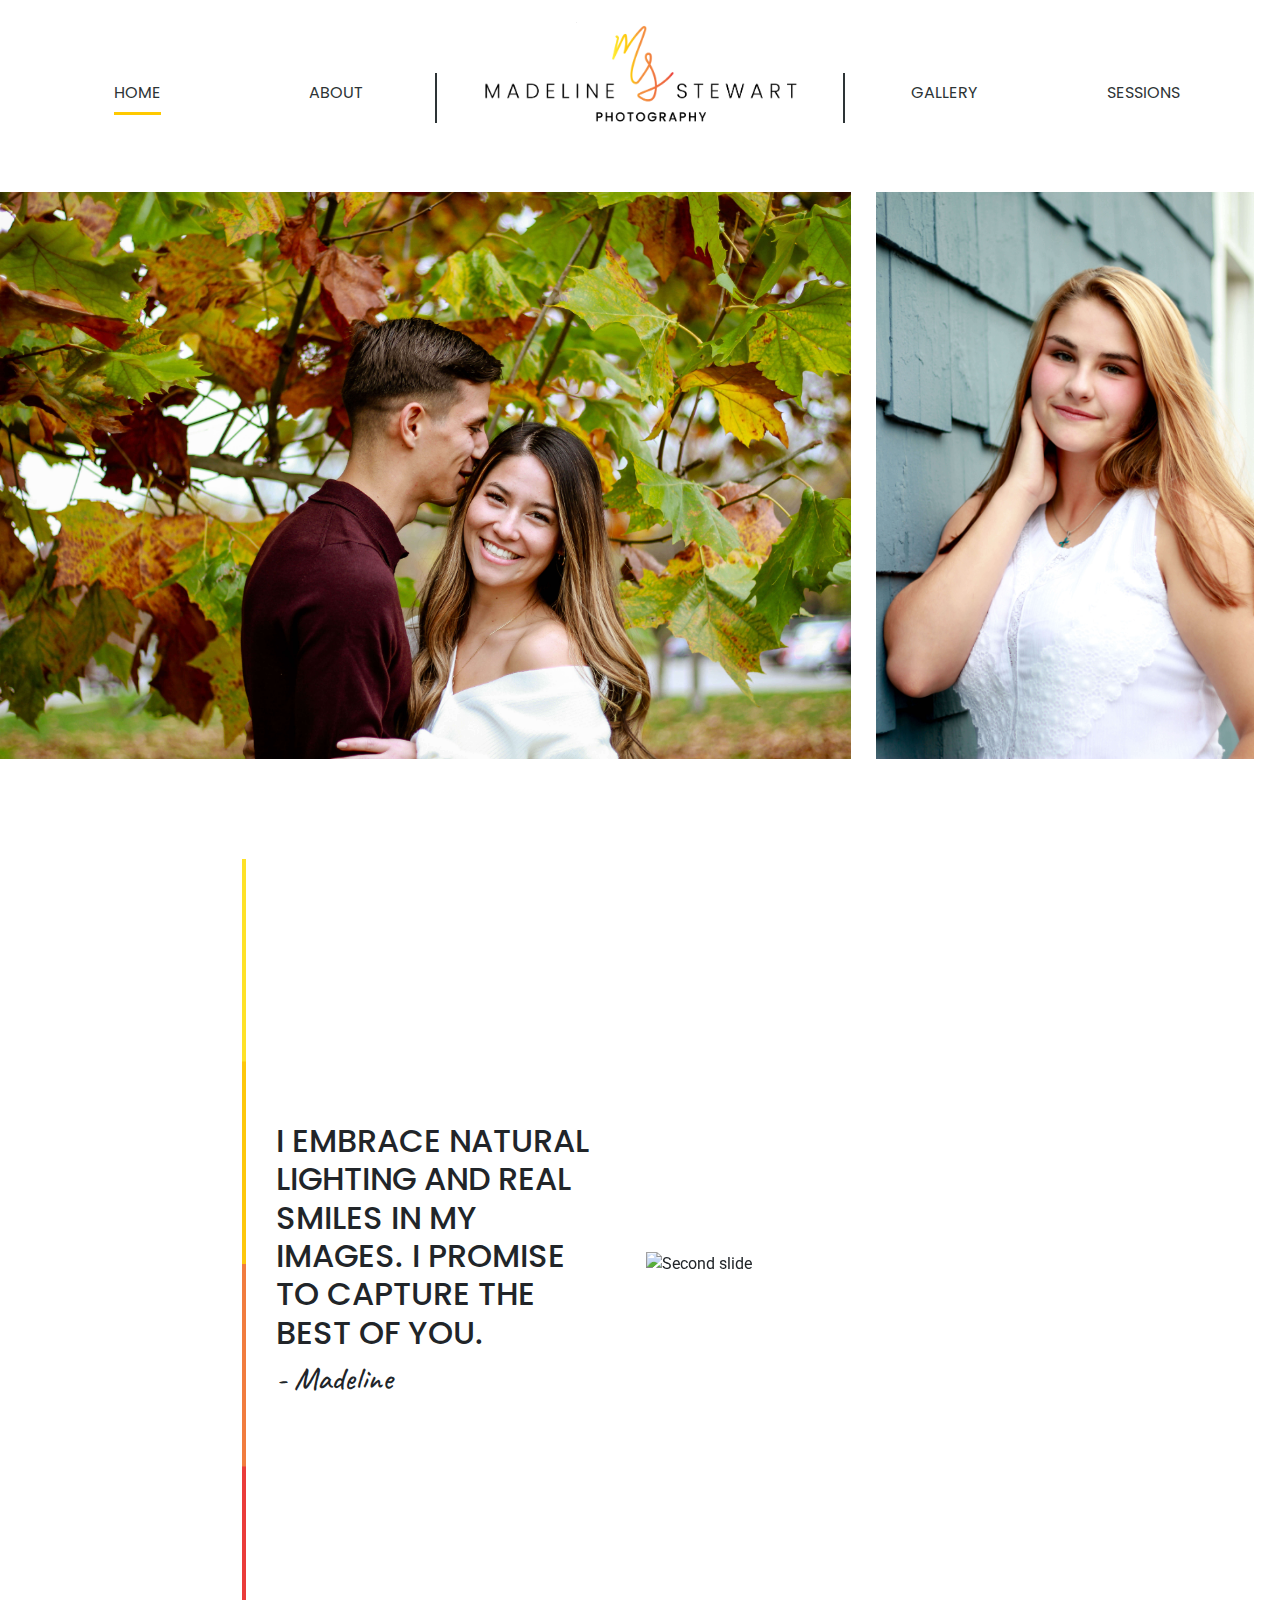
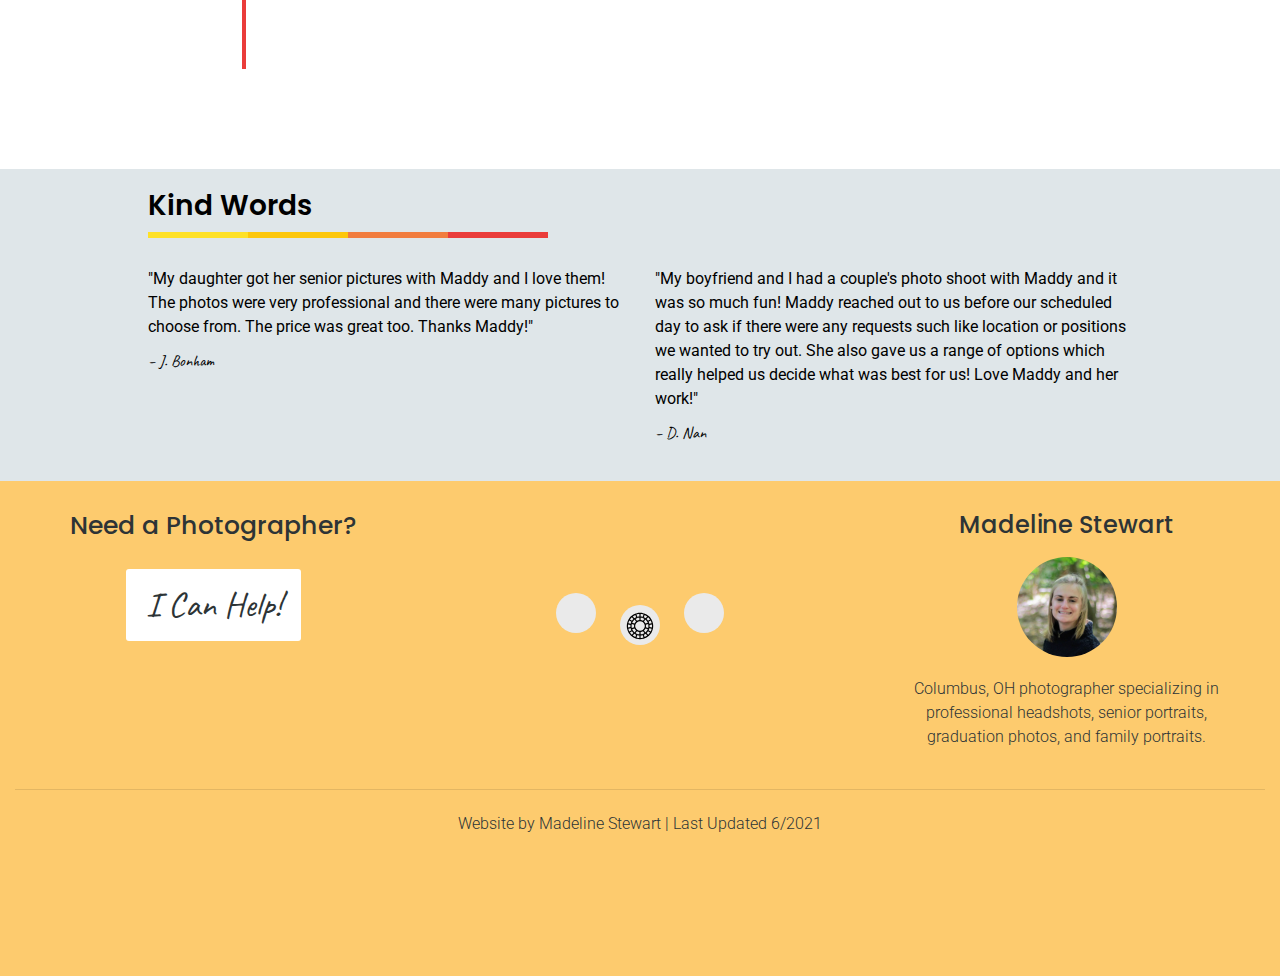
==== commit a00ef8a6: "New photos and updated tab icon to be my logo" ====
--- a/index.html
+++ b/index.html
@@ -8,7 +8,7 @@
     <link rel="stylesheet" href="css/style.css">
     <meta name="viewport" content="width=device-width, initial-scale=1.0">
 
-    <link rel="icon" href="images/camera.ico">
+    <link rel="icon" href="images/MSOnlyLogo.ico">
   </head>
   <body>
 
--- a/css/style.css
+++ b/css/style.css
@@ -166,6 +166,7 @@
   }
 
 .main-feature .description-box {
+  display: none;
   background: white;
   text-align: center;
   padding: 1%;
@@ -695,7 +696,7 @@
         font-size: 1.5rem;
         text-decoration: none;
         padding-bottom: 3px;
-        border-bottom: 3px solid #F17C3E;
+        border-bottom: 1px solid #F17C3E;
       }
 
       .session-details .details #student-discount {
